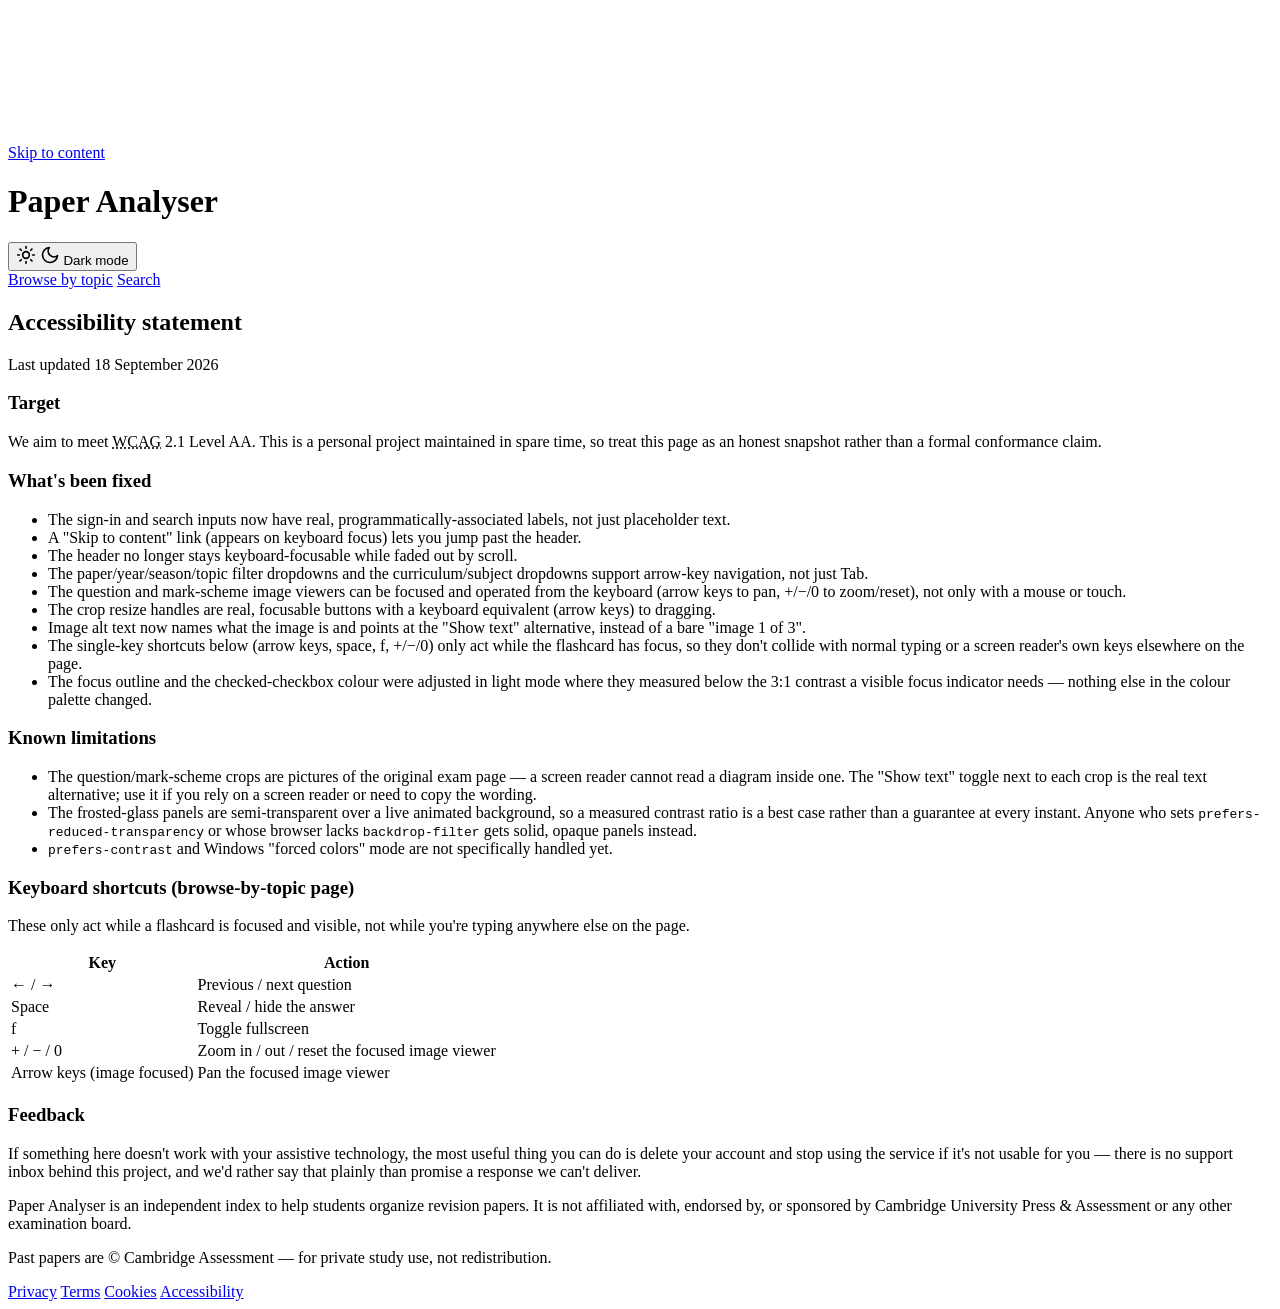
==== src/paper_finder/web/static/accessibility.html @ 6d77d357 "Add privacy, terms, cookies and accessibility pages Four unauthenticated static pages -- /privacy /t" ====
<!doctype html>
<html lang="en">
<head>
  <meta charset="utf-8">
  <meta name="viewport" content="width=device-width, initial-scale=1">
  <title>Paper Analyser — Accessibility</title>
  <meta name="description"
        content="Paper Analyser's accessibility target, what's been fixed, known limitations, and the full keyboard shortcut list.">
  <script>
    // Apply a saved theme choice before first paint (no flash). Absent =
    // time-of-day default: light 06:00-18:59, dark otherwise (not OS).
    try {
      var t = localStorage.getItem("paper-finder.theme");
      if (t === "dark" || t === "light") {
        document.documentElement.dataset.theme = t;
      } else {
        var h = new Date().getHours();
        document.documentElement.dataset.theme = h >= 6 && h < 19 ? "light" : "dark";
      }
    } catch (e) {
      document.documentElement.dataset.theme = "light";
    }
  </script>
  <link rel="icon" type="image/svg+xml" href="/static/favicon.svg">
  <link rel="stylesheet" href="/static/style.css">
</head>
<body>
  <a class="skip-link" href="#main">Skip to content</a>
  <canvas id="bg-dither" aria-hidden="true"></canvas>
  <svg class="glass-defs" aria-hidden="true" focusable="false">
    <defs>
      <filter id="glass-refraction" x="-25%" y="-25%" width="150%" height="150%"
              color-interpolation-filters="sRGB">
        <feTurbulence type="fractalNoise" baseFrequency="0.006 0.011" numOctaves="2"
                      seed="17" result="noise"/>
        <feGaussianBlur in="noise" stdDeviation="1.1" result="soft"/>
        <feDisplacementMap in="SourceGraphic" in2="soft" scale="28"
                           xChannelSelector="R" yChannelSelector="G"/>
      </filter>
    </defs>
  </svg>
  <header>
    <div class="bar-inner">
      <h1>Paper Analyser</h1>
      <button type="button" id="theme-toggle" class="theme-toggle"
              aria-label="Switch to light mode" aria-pressed="false">
        <svg class="ic-sun" viewBox="0 0 24 24" width="20" height="20" fill="none"
             stroke="currentColor" stroke-width="2" stroke-linecap="round" aria-hidden="true">
          <circle cx="12" cy="12" r="4"/>
          <path d="M12 2v2M12 20v2M4.9 4.9l1.4 1.4M17.7 17.7l1.4 1.4M2 12h2M20 12h2M4.9 19.1l1.4-1.4M17.7 6.3l1.4-1.4"/>
        </svg>
        <svg class="ic-moon" viewBox="0 0 24 24" width="20" height="20" fill="none"
             stroke="currentColor" stroke-width="2" stroke-linecap="round" stroke-linejoin="round" aria-hidden="true">
          <path d="M21 12.8A9 9 0 1 1 11.2 3a7 7 0 0 0 9.8 9.8z"/>
        </svg>
        <span id="theme-toggle-label">Dark mode</span>
      </button>
      <nav class="topnav" aria-label="Site">
        <a href="/">Browse by topic</a>
        <a href="/search">Search</a>
      </nav>
    </div>
  </header>

  <main id="main">
    <article class="legal">
      <h2>Accessibility statement</h2>
      <p class="legal-updated">Last updated 18 September 2026</p>

      <h3>Target</h3>
      <p>
        We aim to meet <abbr title="Web Content Accessibility Guidelines">WCAG</abbr>
        2.1 Level AA. This is a personal project maintained in spare time, so
        treat this page as an honest snapshot rather than a formal
        conformance claim.
      </p>

      <h3>What's been fixed</h3>
      <ul>
        <li>The sign-in and search inputs now have real, programmatically-associated labels, not just placeholder text.</li>
        <li>A "Skip to content" link (appears on keyboard focus) lets you jump past the header.</li>
        <li>The header no longer stays keyboard-focusable while faded out by scroll.</li>
        <li>The paper/year/season/topic filter dropdowns and the curriculum/subject dropdowns support arrow-key navigation, not just Tab.</li>
        <li>The question and mark-scheme image viewers can be focused and operated from the keyboard (arrow keys to pan, +/&minus;/0 to zoom/reset), not only with a mouse or touch.</li>
        <li>The crop resize handles are real, focusable buttons with a keyboard equivalent (arrow keys) to dragging.</li>
        <li>Image alt text now names what the image is and points at the "Show text" alternative, instead of a bare "image 1 of 3".</li>
        <li>The single-key shortcuts below (arrow keys, space, f, +/&minus;/0) only act while the flashcard has focus, so they don't collide with normal typing or a screen reader's own keys elsewhere on the page.</li>
        <li>The focus outline and the checked-checkbox colour were adjusted in light mode where they measured below the 3:1 contrast a visible focus indicator needs — nothing else in the colour palette changed.</li>
      </ul>

      <h3>Known limitations</h3>
      <ul>
        <li>
          The question/mark-scheme crops are pictures of the original exam
          page — a screen reader cannot read a diagram inside one. The
          "Show text" toggle next to each crop is the real text alternative;
          use it if you rely on a screen reader or need to copy the wording.
        </li>
        <li>
          The frosted-glass panels are semi-transparent over a live animated
          background, so a measured contrast ratio is a best case rather than
          a guarantee at every instant. Anyone who sets
          <code>prefers-reduced-transparency</code> or whose browser lacks
          <code>backdrop-filter</code> gets solid, opaque panels instead.
        </li>
        <li>
          <code>prefers-contrast</code> and Windows "forced colors" mode are
          not specifically handled yet.
        </li>
      </ul>

      <h3>Keyboard shortcuts (browse-by-topic page)</h3>
      <p>These only act while a flashcard is focused and visible, not while you're typing anywhere else on the page.</p>
      <table>
        <thead><tr><th>Key</th><th>Action</th></tr></thead>
        <tbody>
          <tr><td>&larr; / &rarr;</td><td>Previous / next question</td></tr>
          <tr><td>Space</td><td>Reveal / hide the answer</td></tr>
          <tr><td>f</td><td>Toggle fullscreen</td></tr>
          <tr><td>+ / &minus; / 0</td><td>Zoom in / out / reset the focused image viewer</td></tr>
          <tr><td>Arrow keys (image focused)</td><td>Pan the focused image viewer</td></tr>
        </tbody>
      </table>

      <h3>Feedback</h3>
      <p>
        If something here doesn't work with your assistive technology, the
        most useful thing you can do is delete your account and stop using
        the service if it's not usable for you — there is no support inbox
        behind this project, and we'd rather say that plainly than promise a
        response we can't deliver.
      </p>
    </article>
  </main>

  <footer>
    <p class="footer-note">
      Paper Analyser is an independent index to help students organize revision
      papers. It is not affiliated with, endorsed by, or sponsored by Cambridge
      University Press &amp; Assessment or any other examination board.
    </p>
    <p class="footer-note">
      Past papers are &copy; Cambridge Assessment &mdash; for private study use,
      not redistribution.
    </p>
    <nav class="legal-nav" aria-label="Legal">
      <a href="/privacy">Privacy</a>
      <a href="/terms">Terms</a>
      <a href="/cookies">Cookies</a>
      <a href="/accessibility" aria-current="page">Accessibility</a>
    </nav>
  </footer>

  <script src="/static/dither.js" defer></script>
  <script src="/static/common.js" defer></script>
</body>
</html>
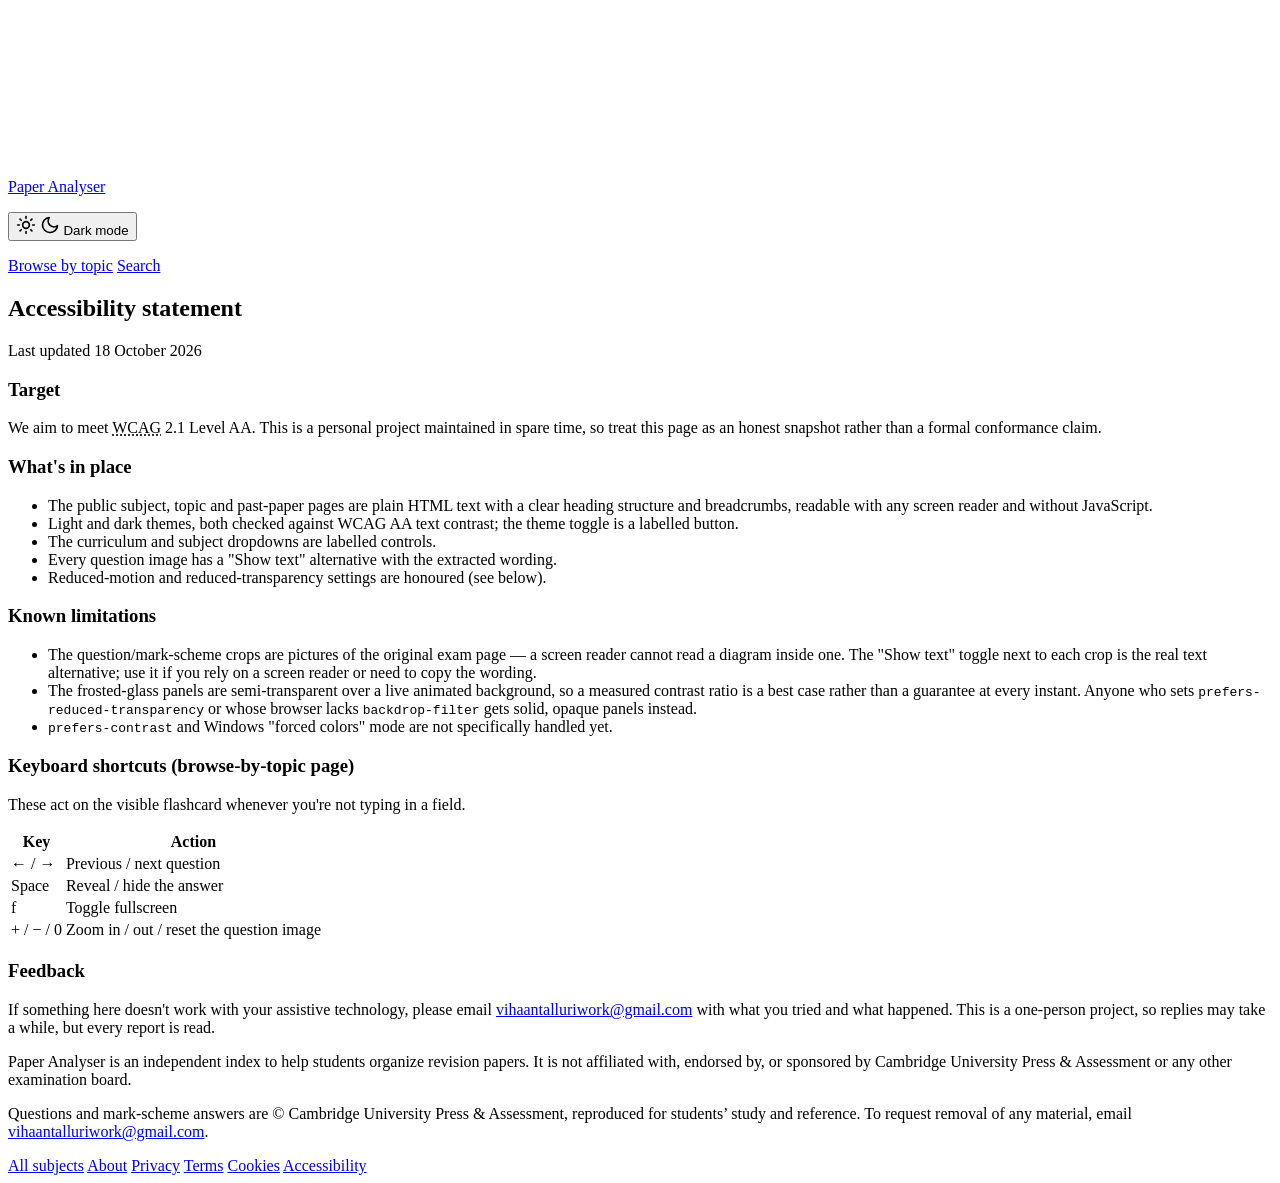
==== commit fef23fdc: "Serve crawlable public subject, topic and paper pages Server-rendered HTML at /cie/, /cie/<subject>/" ====
--- a/src/paper_finder/web/static/accessibility.html
+++ b/src/paper_finder/web/static/accessibility.html
@@ -4,6 +4,7 @@
   <meta charset="utf-8">
   <meta name="viewport" content="width=device-width, initial-scale=1">
   <title>Paper Analyser — Accessibility</title>
+  <link rel="canonical" href="https://pastpaperanalyser.vercel.app/accessibility">
   <meta name="description"
         content="Paper Analyser's accessibility target, what's been fixed, known limitations, and the full keyboard shortcut list.">
   <script>
@@ -22,10 +23,13 @@
     }
   </script>
   <link rel="icon" type="image/svg+xml" href="/static/favicon.svg">
+  <link rel="preconnect" href="https://fonts.googleapis.com">
+  <link rel="preconnect" href="https://fonts.gstatic.com" crossorigin>
+  <link rel="stylesheet"
+        href="https://fonts.googleapis.com/css2?family=IBM+Plex+Mono:wght@400;600&family=IBM+Plex+Sans:wght@400;500;600;700&display=swap">
   <link rel="stylesheet" href="/static/style.css">
 </head>
 <body>
-  <a class="skip-link" href="#main">Skip to content</a>
   <canvas id="bg-dither" aria-hidden="true"></canvas>
   <svg class="glass-defs" aria-hidden="true" focusable="false">
     <defs>
@@ -41,7 +45,7 @@
   </svg>
   <header>
     <div class="bar-inner">
-      <h1>Paper Analyser</h1>
+      <p class="brand"><a href="/">Paper Analyser</a></p>
       <button type="button" id="theme-toggle" class="theme-toggle"
               aria-label="Switch to light mode" aria-pressed="false">
         <svg class="ic-sun" viewBox="0 0 24 24" width="20" height="20" fill="none"
@@ -55,6 +59,7 @@
         </svg>
         <span id="theme-toggle-label">Dark mode</span>
       </button>
+      <p class="corpus"></p>
       <nav class="topnav" aria-label="Site">
         <a href="/">Browse by topic</a>
         <a href="/search">Search</a>
@@ -64,8 +69,8 @@
 
   <main id="main">
     <article class="legal">
-      <h2>Accessibility statement</h2>
-      <p class="legal-updated">Last updated 18 September 2026</p>
+      <h1>Accessibility statement</h1>
+      <p class="legal-updated">Last updated 18 October 2026</p>
 
       <h3>Target</h3>
       <p>
@@ -75,17 +80,13 @@
         conformance claim.
       </p>
 
-      <h3>What's been fixed</h3>
+      <h3>What's in place</h3>
       <ul>
-        <li>The sign-in and search inputs now have real, programmatically-associated labels, not just placeholder text.</li>
-        <li>A "Skip to content" link (appears on keyboard focus) lets you jump past the header.</li>
-        <li>The header no longer stays keyboard-focusable while faded out by scroll.</li>
-        <li>The paper/year/season/topic filter dropdowns and the curriculum/subject dropdowns support arrow-key navigation, not just Tab.</li>
-        <li>The question and mark-scheme image viewers can be focused and operated from the keyboard (arrow keys to pan, +/&minus;/0 to zoom/reset), not only with a mouse or touch.</li>
-        <li>The crop resize handles are real, focusable buttons with a keyboard equivalent (arrow keys) to dragging.</li>
-        <li>Image alt text now names what the image is and points at the "Show text" alternative, instead of a bare "image 1 of 3".</li>
-        <li>The single-key shortcuts below (arrow keys, space, f, +/&minus;/0) only act while the flashcard has focus, so they don't collide with normal typing or a screen reader's own keys elsewhere on the page.</li>
-        <li>The focus outline and the checked-checkbox colour were adjusted in light mode where they measured below the 3:1 contrast a visible focus indicator needs — nothing else in the colour palette changed.</li>
+        <li>The public subject, topic and past-paper pages are plain HTML text with a clear heading structure and breadcrumbs, readable with any screen reader and without JavaScript.</li>
+        <li>Light and dark themes, both checked against WCAG AA text contrast; the theme toggle is a labelled button.</li>
+        <li>The curriculum and subject dropdowns are labelled controls.</li>
+        <li>Every question image has a "Show text" alternative with the extracted wording.</li>
+        <li>Reduced-motion and reduced-transparency settings are honoured (see below).</li>
       </ul>
 
       <h3>Known limitations</h3>
@@ -110,25 +111,23 @@
       </ul>
 
       <h3>Keyboard shortcuts (browse-by-topic page)</h3>
-      <p>These only act while a flashcard is focused and visible, not while you're typing anywhere else on the page.</p>
+      <p>These act on the visible flashcard whenever you're not typing in a field.</p>
       <table>
         <thead><tr><th>Key</th><th>Action</th></tr></thead>
         <tbody>
           <tr><td>&larr; / &rarr;</td><td>Previous / next question</td></tr>
           <tr><td>Space</td><td>Reveal / hide the answer</td></tr>
           <tr><td>f</td><td>Toggle fullscreen</td></tr>
-          <tr><td>+ / &minus; / 0</td><td>Zoom in / out / reset the focused image viewer</td></tr>
-          <tr><td>Arrow keys (image focused)</td><td>Pan the focused image viewer</td></tr>
+          <tr><td>+ / &minus; / 0</td><td>Zoom in / out / reset the question image</td></tr>
         </tbody>
       </table>
 
       <h3>Feedback</h3>
       <p>
-        If something here doesn't work with your assistive technology, the
-        most useful thing you can do is delete your account and stop using
-        the service if it's not usable for you — there is no support inbox
-        behind this project, and we'd rather say that plainly than promise a
-        response we can't deliver.
+        If something here doesn't work with your assistive technology,
+        please email <a href="mailto:vihaantalluriwork@gmail.com">vihaantalluriwork@gmail.com</a> with what you
+        tried and what happened. This is a one-person project, so replies
+        may take a while, but every report is read.
       </p>
     </article>
   </main>
@@ -140,15 +139,12 @@
       University Press &amp; Assessment or any other examination board.
     </p>
     <p class="footer-note">
-      Past papers are &copy; Cambridge Assessment &mdash; for private study use,
-      not redistribution.
+      Questions and mark-scheme answers are &copy; Cambridge University Press &amp;
+      Assessment, reproduced for students&rsquo; study and reference. To request
+      removal of any material, email
+      <a href="mailto:vihaantalluriwork@gmail.com">vihaantalluriwork@gmail.com</a>.
     </p>
-    <nav class="legal-nav" aria-label="Legal">
-      <a href="/privacy">Privacy</a>
-      <a href="/terms">Terms</a>
-      <a href="/cookies">Cookies</a>
-      <a href="/accessibility" aria-current="page">Accessibility</a>
-    </nav>
+    <nav class="legal-nav" aria-label="Site pages"><a href="/cie/">All subjects</a> <a href="/about">About</a> <a href="/privacy">Privacy</a> <a href="/terms">Terms</a> <a href="/cookies">Cookies</a> <a href="/accessibility" aria-current="page">Accessibility</a></nav>
   </footer>
 
   <script src="/static/dither.js" defer></script>
